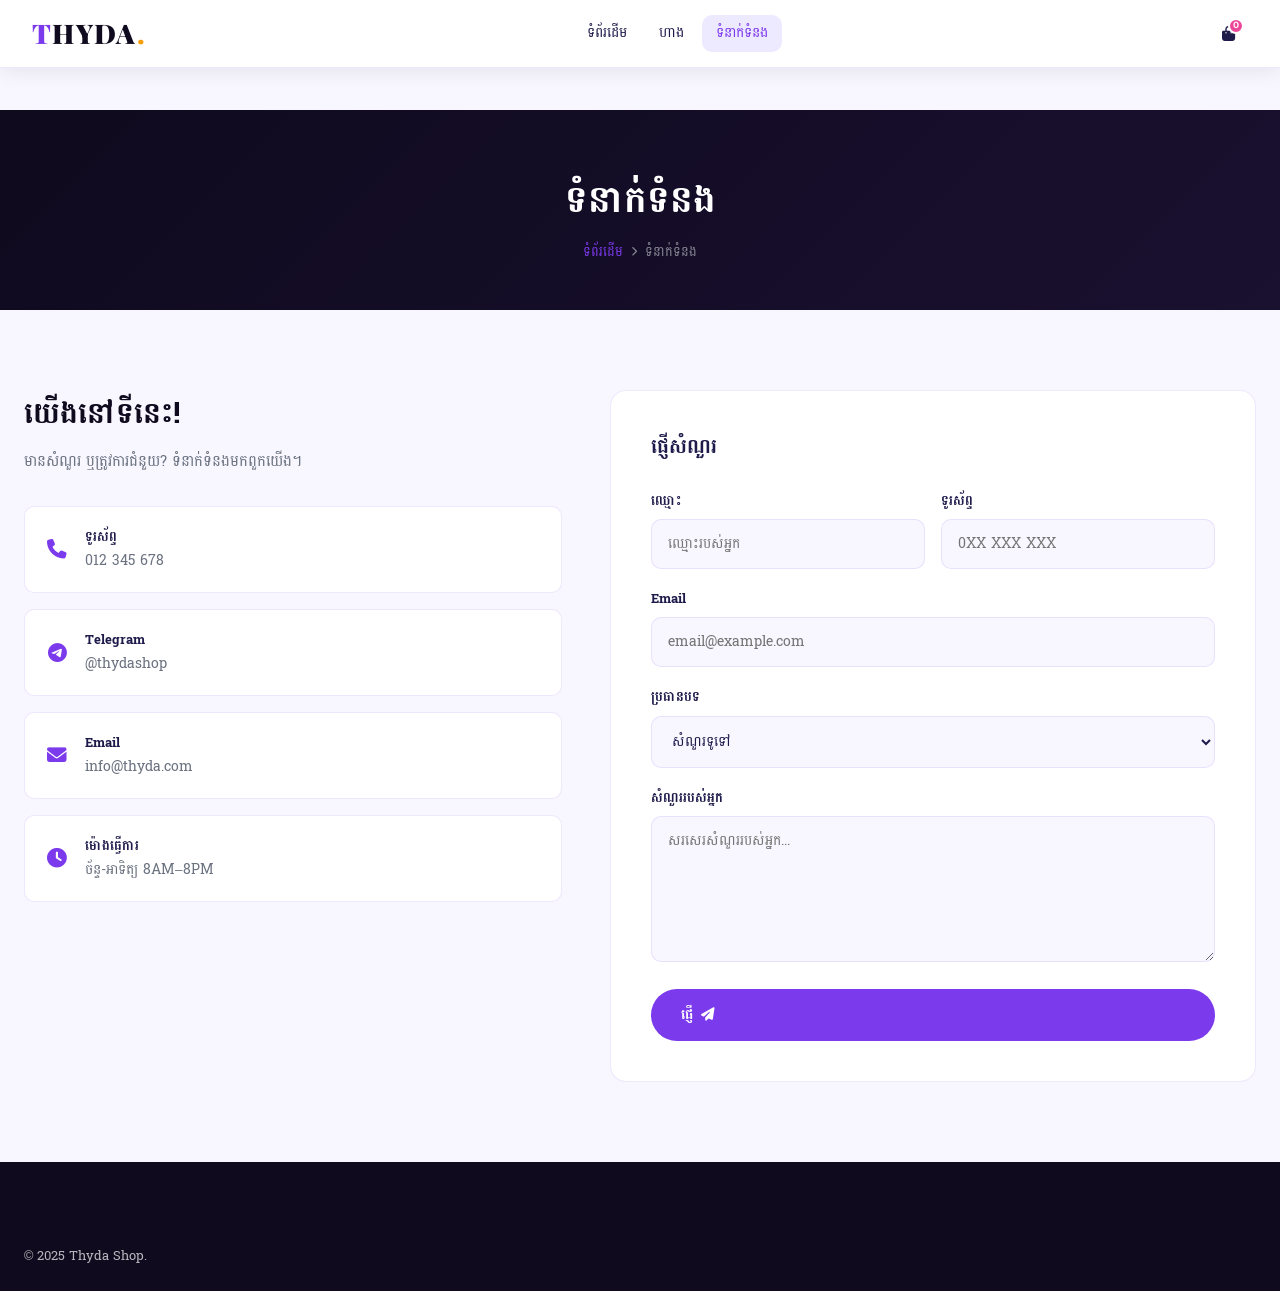
==== contact.html @ 1203152c "Add files via upload" ====
<!DOCTYPE html>
<html lang="km">
<head>
  <meta charset="UTF-8" />
  <meta name="viewport" content="width=device-width, initial-scale=1.0" />
  <title>ទំនាក់ទំនង — Thyda Shop</title>
  <link rel="stylesheet" href="assets/css/style.css" />
  <link rel="preconnect" href="https://fonts.googleapis.com" />
  <link href="https://fonts.googleapis.com/css2?family=Battambang:wght@400;700&family=Playfair+Display:wght@700;900&family=DM+Sans:wght@300;400;500;600&display=swap" rel="stylesheet" />
  <link rel="stylesheet" href="https://cdnjs.cloudflare.com/ajax/libs/font-awesome/6.5.0/css/all.min.css" />
</head>
<body class="shop-page">
  <header class="header scrolled" id="header">
    <nav class="navbar">
      <a href="index.html" class="logo"><span class="logo-t">T</span>HYDA<span class="logo-dot">.</span></a>
      <ul class="nav-links" id="navLinks">
        <li><a href="index.html">ទំព័រដើម</a></li>
        <li><a href="shop.html">ហាង</a></li>
        <li><a href="contact.html" class="active">ទំនាក់ទំនង</a></li>
      </ul>
      <div class="nav-actions">
        <a href="cart.html" class="nav-icon"><i class="fa fa-shopping-bag"></i><span class="badge" id="cartCount">0</span></a>
        <button class="hamburger" id="hamburger"><span></span><span></span><span></span></button>
      </div>
    </nav>
  </header>

  <div class="page-hero">
    <div class="container">
      <h1>ទំនាក់ទំនង</h1>
      <nav class="breadcrumb"><a href="index.html">ទំព័រដើម</a> <i class="fa fa-chevron-right"></i> <span>ទំនាក់ទំនង</span></nav>
    </div>
  </div>

  <section class="section">
    <div class="container">
      <div class="contact-grid">
        <div class="contact-info">
          <h2>យើងនៅទីនេះ!</h2>
          <p>មានសំណួរ ឬត្រូវការជំនួយ? ទំនាក់ទំនងមកពួកយើង។</p>
          <div class="contact-cards">
            <div class="contact-card"><i class="fa fa-phone"></i><div><strong>ទូរស័ព្ទ</strong><span>012 345 678</span></div></div>
            <div class="contact-card"><i class="fab fa-telegram"></i><div><strong>Telegram</strong><span>@thydashop</span></div></div>
            <div class="contact-card"><i class="fa fa-envelope"></i><div><strong>Email</strong><span>info@thyda.com</span></div></div>
            <div class="contact-card"><i class="fa fa-clock"></i><div><strong>ម៉ោងធ្វើការ</strong><span>ច័ន្ទ-អាទិត្យ 8AM–8PM</span></div></div>
          </div>
        </div>
        <div class="contact-form-wrap">
          <form class="contact-form" id="contactForm">
            <h3>ផ្ញើសំណួរ</h3>
            <div class="form-row">
              <div class="form-group"><label>ឈ្មោះ</label><input type="text" placeholder="ឈ្មោះរបស់អ្នក" required /></div>
              <div class="form-group"><label>ទូរស័ព្ទ</label><input type="tel" placeholder="0XX XXX XXX" required /></div>
            </div>
            <div class="form-group"><label>Email</label><input type="email" placeholder="email@example.com" /></div>
            <div class="form-group"><label>ប្រធានបទ</label>
              <select><option>សំណួរទូទៅ</option><option>ការបញ្ជាទិញ</option><option>ការដឹកជញ្ជូន</option><option>ប្ដូរ/ប្រគល់ទំនិញ</option></select>
            </div>
            <div class="form-group"><label>សំណួររបស់អ្នក</label><textarea placeholder="សរសេរសំណួររបស់អ្នក..." rows="5" required></textarea></div>
            <button type="submit" class="btn btn-primary full-width">ផ្ញើ <i class="fa fa-paper-plane"></i></button>
          </form>
        </div>
      </div>
    </div>
  </section>

  <footer class="footer">
    <div class="container"><div class="footer-bottom"><p>© 2025 Thyda Shop.</p></div></div>
  </footer>
  <div class="toast-container" id="toastContainer"></div>
  <script src="assets/js/products.js"></script>
  <script src="assets/js/app.js"></script>
  <script>
    document.getElementById('contactForm').addEventListener('submit', (e) => {
      e.preventDefault();
      showToast('សំណួររបស់អ្នកបានផ្ញើដោយជោគជ័យ! 🎉', 'success');
      e.target.reset();
    });
  </script>
</body>
</html>
---- assets/css/style.css ----
/* ========================================
   THYDA SHOP — Main Stylesheet
   ======================================== */

:root {
  --primary: #7c3aed;
  --primary-dark: #5b21b6;
  --primary-light: #ede9fe;
  --accent: #f59e0b;
  --accent2: #ec4899;
  --dark: #0f0a1e;
  --dark2: #1a1030;
  --text: #1e1b4b;
  --text-muted: #6b7280;
  --bg: #f8f7ff;
  --bg2: #ffffff;
  --border: rgba(124, 58, 237, 0.12);
  --shadow: 0 4px 24px rgba(124,58,237,0.10);
  --shadow-lg: 0 20px 60px rgba(124,58,237,0.18);
  --radius: 16px;
  --radius-sm: 10px;
  --transition: all 0.3s cubic-bezier(0.4, 0, 0.2, 1);
  --font-km: 'Battambang', sans-serif;
  --font-display: 'Playfair Display', serif;
  --font-body: 'DM Sans', sans-serif;
}

*, *::before, *::after { box-sizing: border-box; margin: 0; padding: 0; }

html { scroll-behavior: smooth; font-size: 15px; }

body {
  font-family: var(--font-body);
  color: var(--text);
  background: var(--bg);
  overflow-x: hidden;
  line-height: 1.6;
}

body.shop-page { padding-top: 110px; }

img { max-width: 100%; display: block; }
a { text-decoration: none; color: inherit; }
ul { list-style: none; }
button { cursor: pointer; border: none; background: none; font-family: inherit; }
input, select, textarea { font-family: var(--font-body); }

.container { max-width: 1320px; margin: 0 auto; padding: 0 24px; }
.section { padding: 80px 0; }
.section-header { text-align: center; margin-bottom: 56px; }
.section-label {
  display: inline-block;
  font-size: 0.75rem;
  font-weight: 600;
  letter-spacing: 0.2em;
  text-transform: uppercase;
  color: var(--primary);
  background: var(--primary-light);
  padding: 6px 16px;
  border-radius: 999px;
  margin-bottom: 16px;
}
.section-header h2 {
  font-family: var(--font-km);
  font-size: 2.4rem;
  font-weight: 700;
  color: var(--dark);
  margin-bottom: 12px;
}
.section-header p { color: var(--text-muted); max-width: 500px; margin: 0 auto; }

.text-center { text-align: center; }
.mt-4 { margin-top: 40px; }
.mt-2 { margin-top: 12px; }
.full-width { width: 100%; }

/* ======= LOADER ======= */
.loader {
  position: fixed; inset: 0;
  background: var(--dark);
  display: flex; align-items: center; justify-content: center;
  z-index: 9999;
  transition: opacity 0.6s ease, visibility 0.6s ease;
}
.loader.hidden { opacity: 0; visibility: hidden; }
.loader-inner { text-align: center; }
.loader-logo {
  font-family: var(--font-display);
  font-size: 3rem;
  font-weight: 900;
  color: white;
  letter-spacing: 0.15em;
  margin-bottom: 24px;
  animation: pulse 1s ease infinite alternate;
}
.loader-bar {
  width: 200px; height: 3px;
  background: rgba(255,255,255,0.1);
  border-radius: 999px;
  overflow: hidden;
}
.loader-bar span {
  display: block; height: 100%;
  background: var(--primary);
  animation: loadBar 1.5s ease forwards;
}
@keyframes loadBar { from { width: 0 } to { width: 100% } }
@keyframes pulse { from { opacity: 0.6 } to { opacity: 1 } }

/* ======= HEADER ======= */
.header {
  position: fixed; top: 0; left: 0; right: 0; z-index: 1000;
  transition: var(--transition);
}
.header-top {
  background: var(--dark);
  display: flex; align-items: center; justify-content: space-between;
  padding: 8px 32px;
  font-size: 0.8rem;
  color: rgba(255,255,255,0.7);
  font-family: var(--font-km);
}
.header-top i { margin-right: 6px; color: var(--accent); }

.navbar {
  display: flex; align-items: center; gap: 24px;
  padding: 16px 32px;
  background: rgba(255,255,255,0.95);
  backdrop-filter: blur(20px);
  border-bottom: 1px solid var(--border);
  transition: var(--transition);
}
.header.scrolled .navbar, .shop-page .navbar {
  padding: 12px 32px;
  box-shadow: 0 4px 20px rgba(0,0,0,0.08);
}

/* Logo */
.logo {
  font-family: var(--font-display);
  font-size: 1.8rem;
  font-weight: 900;
  color: var(--dark);
  letter-spacing: 0.05em;
  flex-shrink: 0;
}
.logo-t { color: var(--primary); }
.logo-dot { color: var(--accent); }

/* Nav Links */
.nav-links {
  display: flex; gap: 4px; align-items: center;
  margin: 0 auto;
}
.nav-links li { position: relative; }
.nav-links a {
  display: flex; align-items: center; gap: 5px;
  padding: 8px 14px;
  border-radius: var(--radius-sm);
  font-family: var(--font-km);
  font-size: 0.9rem;
  font-weight: 400;
  color: var(--text);
  transition: var(--transition);
}
.nav-links a:hover, .nav-links a.active {
  color: var(--primary);
  background: var(--primary-light);
}
.nav-links a i { font-size: 0.7rem; }

/* Dropdown */
.dropdown-menu {
  position: absolute; top: calc(100% + 8px); left: 0;
  min-width: 220px;
  background: white;
  border-radius: var(--radius);
  box-shadow: var(--shadow-lg);
  border: 1px solid var(--border);
  padding: 8px;
  opacity: 0; visibility: hidden;
  transform: translateY(10px);
  transition: var(--transition);
  z-index: 100;
}
.dropdown:hover .dropdown-menu {
  opacity: 1; visibility: visible; transform: translateY(0);
}
.dropdown-menu li a {
  display: flex; align-items: center; gap: 10px;
  padding: 10px 14px;
  border-radius: var(--radius-sm);
  font-size: 0.9rem;
  font-family: var(--font-km);
}
.dropdown-menu li a i {
  width: 20px; text-align: center;
  color: var(--primary);
}

/* Nav Actions */
.nav-actions { display: flex; align-items: center; gap: 8px; }
.nav-icon {
  position: relative;
  display: flex; align-items: center; justify-content: center;
  width: 40px; height: 40px;
  border-radius: var(--radius-sm);
  color: var(--text);
  font-size: 1rem;
  transition: var(--transition);
}
.nav-icon:hover { color: var(--primary); background: var(--primary-light); }
.badge {
  position: absolute; top: 4px; right: 4px;
  background: var(--accent2);
  color: white;
  font-size: 0.6rem; font-weight: 700;
  width: 16px; height: 16px;
  border-radius: 50%;
  display: flex; align-items: center; justify-content: center;
  border: 2px solid white;
}

.search-wrap {
  display: flex; align-items: center;
  background: var(--bg);
  border: 1px solid var(--border);
  border-radius: 999px;
  overflow: hidden;
  padding: 0 4px 0 14px;
}
.search-wrap input {
  border: none; background: none; outline: none;
  font-size: 0.85rem; width: 180px;
  font-family: var(--font-km);
  color: var(--text);
}
.search-btn {
  width: 32px; height: 32px;
  background: var(--primary);
  color: white;
  border-radius: 50%;
  display: flex; align-items: center; justify-content: center;
  font-size: 0.75rem;
  transition: var(--transition);
}
.search-btn:hover { background: var(--primary-dark); }

.hamburger { display: none; flex-direction: column; gap: 5px; padding: 4px; }
.hamburger span { display: block; width: 22px; height: 2px; background: var(--text); border-radius: 2px; transition: var(--transition); }

/* ======= HERO ======= */
.hero {
  position: relative;
  min-height: 100vh;
  margin-top: 0;
}
.hero-slider { position: relative; height: 100vh; overflow: hidden; }
.hero-slide {
  position: absolute; inset: 0;
  display: flex; align-items: center;
  background: var(--bg);
  opacity: 0; transition: opacity 0.8s ease;
  background: var(--bg, linear-gradient(135deg, #0f0c29, #302b63));
}
.hero-slide.active { opacity: 1; position: relative; }
.hero-slide::before {
  content: '';
  position: absolute; inset: 0;
  background: var(--bg);
}

.hero-content {
  position: relative;
  z-index: 2;
  flex: 1;
  padding: 80px 60px 80px 80px;
  max-width: 640px;
  animation: heroIn 0.8s ease forwards;
}
@keyframes heroIn {
  from { opacity: 0; transform: translateY(30px); }
  to { opacity: 1; transform: translateY(0); }
}
.hero-label {
  display: inline-block;
  background: rgba(255,255,255,0.15);
  backdrop-filter: blur(10px);
  border: 1px solid rgba(255,255,255,0.25);
  color: white;
  padding: 8px 20px;
  border-radius: 999px;
  font-size: 0.85rem;
  font-family: var(--font-km);
  margin-bottom: 24px;
}
.hero-content h1 {
  font-family: var(--font-km);
  font-size: clamp(2.5rem, 5vw, 4.5rem);
  font-weight: 700;
  color: white;
  line-height: 1.1;
  margin-bottom: 20px;
}
.hero-content h1 em {
  font-style: normal;
  background: linear-gradient(135deg, var(--accent), var(--accent2));
  -webkit-background-clip: text;
  -webkit-text-fill-color: transparent;
  background-clip: text;
}
.hero-content p {
  color: rgba(255,255,255,0.75);
  font-size: 1.1rem;
  margin-bottom: 36px;
  font-family: var(--font-km);
  line-height: 1.8;
}
.hero-btns { display: flex; gap: 16px; flex-wrap: wrap; margin-bottom: 48px; }
.hero-stats {
  display: flex; gap: 32px;
  padding-top: 24px;
  border-top: 1px solid rgba(255,255,255,0.15);
}
.hero-stats div { text-align: center; }
.hero-stats strong {
  display: block;
  font-size: 1.5rem; font-weight: 700;
  color: white; font-family: var(--font-body);
}
.hero-stats span { font-size: 0.8rem; color: rgba(255,255,255,0.6); font-family: var(--font-km); }

.hero-visual {
  position: relative;
  flex: 1;
  display: flex; align-items: center; justify-content: center;
  padding: 40px;
  z-index: 2;
}
.hero-circle {
  position: absolute;
  width: 500px; height: 500px;
  background: rgba(124,58,237,0.15);
  border-radius: 50%;
  filter: blur(60px);
}
.hero-img-wrap { position: relative; z-index: 1; }
.hero-img {
  width: 420px; height: 460px;
  object-fit: cover;
  border-radius: var(--radius);
  box-shadow: var(--shadow-lg);
  animation: float 4s ease-in-out infinite;
}
@keyframes float { 0%,100% { transform: translateY(0) } 50% { transform: translateY(-16px) } }
.product-float-card {
  position: absolute; top: 20px; left: -30px;
  background: white;
  padding: 10px 18px;
  border-radius: var(--radius-sm);
  box-shadow: var(--shadow);
  font-size: 0.85rem;
  font-family: var(--font-km);
  color: var(--text);
  font-weight: 600;
  white-space: nowrap;
  animation: floatCard 3s ease-in-out infinite;
}
.product-float-card i { color: var(--accent); margin-right: 6px; }
@keyframes floatCard { 0%,100% { transform: translateY(0) } 50% { transform: translateY(-8px) } }

.hero-controls {
  position: absolute; bottom: 40px; left: 80px;
  display: flex; align-items: center; gap: 16px;
  z-index: 10;
}
.hero-prev, .hero-next {
  width: 40px; height: 40px;
  border-radius: 50%;
  background: rgba(255,255,255,0.2);
  backdrop-filter: blur(10px);
  color: white;
  display: flex; align-items: center; justify-content: center;
  transition: var(--transition);
}
.hero-prev:hover, .hero-next:hover { background: var(--primary); }
.hero-dots { display: flex; gap: 8px; }
.hero-dot {
  width: 8px; height: 8px;
  border-radius: 50%;
  background: rgba(255,255,255,0.4);
  cursor: pointer; transition: var(--transition);
}
.hero-dot.active { background: white; width: 24px; border-radius: 4px; }

.hero-scroll-hint {
  position: absolute; right: 40px; bottom: 40px;
  display: flex; flex-direction: column; align-items: center; gap: 8px;
  color: rgba(255,255,255,0.5);
  font-size: 0.7rem;
  letter-spacing: 0.15em;
  text-transform: uppercase;
}
.scroll-line {
  width: 1px; height: 60px;
  background: rgba(255,255,255,0.3);
  position: relative; overflow: hidden;
}
.scroll-line::after {
  content: '';
  position: absolute; top: -60px; left: 0;
  width: 100%; height: 100%;
  background: white;
  animation: scrollLine 2s ease infinite;
}
@keyframes scrollLine { from { top: -60px } to { top: 60px } }

/* ======= MARQUEE ======= */
.marquee-bar {
  background: var(--primary);
  overflow: hidden;
  padding: 14px 0;
}
.marquee-track {
  display: flex; gap: 60px;
  white-space: nowrap;
  animation: marquee 20s linear infinite;
}
.marquee-track span {
  color: white;
  font-family: var(--font-km);
  font-size: 0.9rem;
  opacity: 0.9;
}
@keyframes marquee { from { transform: translateX(0) } to { transform: translateX(-50%) } }

/* ======= BUTTONS ======= */
.btn {
  display: inline-flex; align-items: center; gap: 8px;
  padding: 12px 28px;
  border-radius: 999px;
  font-size: 0.9rem;
  font-weight: 600;
  font-family: var(--font-km);
  transition: var(--transition);
  border: 2px solid transparent;
  cursor: pointer;
}
.btn-primary {
  background: var(--primary);
  color: white;
}
.btn-primary:hover {
  background: var(--primary-dark);
  transform: translateY(-2px);
  box-shadow: 0 8px 24px rgba(124,58,237,0.35);
}
.btn-outline {
  border-color: rgba(255,255,255,0.5);
  color: white;
}
.btn-outline:hover {
  background: rgba(255,255,255,0.15);
  border-color: white;
}
.btn-outline-dark {
  border-color: var(--primary);
  color: var(--primary);
  background: transparent;
}
.btn-outline-dark:hover {
  background: var(--primary);
  color: white;
  transform: translateY(-2px);
}

/* ======= CATEGORIES ======= */
.categories-grid {
  display: grid;
  grid-template-columns: repeat(6, 1fr);
  gap: 20px;
}
.cat-card {
  display: flex; flex-direction: column; align-items: center;
  gap: 14px;
  padding: 32px 20px;
  background: white;
  border-radius: var(--radius);
  border: 1px solid var(--border);
  text-align: center;
  transition: var(--transition);
  position: relative;
  overflow: hidden;
}
.cat-card::before {
  content: '';
  position: absolute; inset: 0;
  background: var(--c, var(--primary));
  opacity: 0;
  transition: var(--transition);
}
.cat-card:hover { transform: translateY(-6px); box-shadow: var(--shadow-lg); }
.cat-card:hover::before { opacity: 0.08; }
.cat-icon {
  width: 64px; height: 64px;
  border-radius: 18px;
  background: color-mix(in srgb, var(--c, var(--primary)) 12%, transparent);
  display: flex; align-items: center; justify-content: center;
  font-size: 1.6rem;
  color: var(--c, var(--primary));
  transition: var(--transition);
}
.cat-card:hover .cat-icon {
  background: var(--c, var(--primary));
  color: white;
  transform: scale(1.1) rotate(5deg);
}
.cat-card h3 {
  font-family: var(--font-km);
  font-size: 0.9rem;
  font-weight: 700;
  color: var(--dark);
  position: relative;
}
.cat-card span {
  font-size: 0.75rem;
  color: var(--text-muted);
  position: relative;
}

/* ======= FLASH SALE ======= */
.flash-sale-section { padding: 0 0 60px; }
.flash-sale-banner {
  background: linear-gradient(135deg, #1e0050, #4a0080, #7c3aed);
  border-radius: 24px;
  padding: 48px 60px;
  display: flex; align-items: center; justify-content: space-between;
  position: relative; overflow: hidden;
}
.flash-sale-banner::after {
  content: '';
  position: absolute;
  width: 400px; height: 400px;
  background: rgba(255,255,255,0.04);
  border-radius: 50%;
  right: -100px; top: -100px;
}
.flash-badge {
  display: inline-block;
  background: var(--accent);
  color: var(--dark);
  font-weight: 800;
  font-size: 0.8rem;
  padding: 6px 16px;
  border-radius: 999px;
  margin-bottom: 16px;
  letter-spacing: 0.1em;
}
.flash-left h2 {
  font-family: var(--font-km);
  font-size: 2.4rem;
  color: white;
  font-weight: 700;
  margin-bottom: 10px;
}
.flash-percent { color: var(--accent); }
.flash-left p { color: rgba(255,255,255,0.7); margin-bottom: 24px; font-family: var(--font-km); }
.btn-flash {
  background: var(--accent);
  color: var(--dark);
  font-weight: 700;
  border-radius: 999px;
  padding: 12px 28px;
  transition: var(--transition);
}
.btn-flash:hover { transform: translateY(-2px); box-shadow: 0 8px 24px rgba(245,158,11,0.4); }

.flash-timer { text-align: center; position: relative; z-index: 1; }
.flash-timer p { color: rgba(255,255,255,0.7); margin-bottom: 16px; font-family: var(--font-km); }
.timer-boxes { display: flex; align-items: center; gap: 12px; }
.timer-box {
  background: rgba(255,255,255,0.15);
  backdrop-filter: blur(10px);
  border: 1px solid rgba(255,255,255,0.2);
  border-radius: var(--radius-sm);
  padding: 16px 24px;
  text-align: center;
  min-width: 80px;
}
.timer-box span {
  display: block;
  font-size: 2rem; font-weight: 800;
  color: white; font-family: var(--font-body);
  line-height: 1;
}
.timer-box small {
  font-size: 0.7rem;
  color: rgba(255,255,255,0.6);
  font-family: var(--font-km);
}
.colon { font-size: 2rem; color: rgba(255,255,255,0.5); font-weight: 700; }

/* ======= PRODUCTS ======= */
.filter-tabs {
  display: flex; gap: 10px; flex-wrap: wrap;
  margin-bottom: 36px;
}
.filter-tab {
  padding: 8px 20px;
  border-radius: 999px;
  border: 1.5px solid var(--border);
  font-family: var(--font-km);
  font-size: 0.85rem;
  font-weight: 600;
  color: var(--text-muted);
  transition: var(--transition);
  background: white;
}
.filter-tab:hover, .filter-tab.active {
  background: var(--primary);
  border-color: var(--primary);
  color: white;
}

.products-grid {
  display: grid;
  grid-template-columns: repeat(4, 1fr);
  gap: 24px;
}
.products-grid.list-view { grid-template-columns: 1fr; }

/* Product Card */
.product-card {
  background: white;
  border-radius: var(--radius);
  border: 1px solid var(--border);
  overflow: hidden;
  transition: var(--transition);
  position: relative;
  cursor: pointer;
}
.product-card:hover { transform: translateY(-8px); box-shadow: var(--shadow-lg); border-color: transparent; }

.product-img-wrap {
  position: relative;
  overflow: hidden;
  aspect-ratio: 4/3;
  background: var(--bg);
}
.product-img-wrap img {
  width: 100%; height: 100%;
  object-fit: cover;
  transition: transform 0.5s ease;
}
.product-card:hover .product-img-wrap img { transform: scale(1.06); }

.product-badges {
  position: absolute; top: 12px; left: 12px;
  display: flex; flex-direction: column; gap: 6px;
}
.badge-tag {
  display: inline-block;
  padding: 4px 10px;
  border-radius: 999px;
  font-size: 0.7rem;
  font-weight: 700;
  letter-spacing: 0.05em;
}
.badge-sale { background: var(--accent2); color: white; }
.badge-new { background: #10b981; color: white; }
.badge-hot { background: var(--accent); color: var(--dark); }

.product-actions {
  position: absolute; top: 12px; right: 12px;
  display: flex; flex-direction: column; gap: 8px;
  opacity: 0; transform: translateX(10px);
  transition: var(--transition);
}
.product-card:hover .product-actions { opacity: 1; transform: translateX(0); }
.action-btn {
  width: 36px; height: 36px;
  background: white;
  border-radius: 50%;
  box-shadow: 0 2px 12px rgba(0,0,0,0.1);
  display: flex; align-items: center; justify-content: center;
  font-size: 0.85rem;
  color: var(--text);
  transition: var(--transition);
}
.action-btn:hover { background: var(--primary); color: white; transform: scale(1.1); }
.action-btn.active { color: var(--accent2); }

.product-body { padding: 16px; }
.product-cat {
  font-size: 0.72rem;
  color: var(--primary);
  font-weight: 600;
  text-transform: uppercase;
  letter-spacing: 0.1em;
  margin-bottom: 6px;
  font-family: var(--font-km);
}
.product-name {
  font-family: var(--font-km);
  font-size: 0.95rem;
  font-weight: 700;
  color: var(--dark);
  margin-bottom: 8px;
  display: -webkit-box;
  -webkit-line-clamp: 2;
  -webkit-box-orient: vertical;
  overflow: hidden;
}
.product-rating { display: flex; align-items: center; gap: 6px; margin-bottom: 12px; }
.stars-display { color: var(--accent); font-size: 0.8rem; }
.rating-num { font-size: 0.78rem; color: var(--text-muted); }

.product-footer {
  display: flex; align-items: center; justify-content: space-between;
  margin-top: 4px;
}
.product-price { display: flex; align-items: baseline; gap: 6px; }
.price-new {
  font-size: 1.15rem; font-weight: 800;
  color: var(--primary);
  font-family: var(--font-body);
}
.price-old {
  font-size: 0.8rem;
  text-decoration: line-through;
  color: var(--text-muted);
}
.add-cart-btn {
  width: 36px; height: 36px;
  background: var(--primary);
  color: white;
  border-radius: 50%;
  display: flex; align-items: center; justify-content: center;
  font-size: 0.85rem;
  transition: var(--transition);
  flex-shrink: 0;
}
.add-cart-btn:hover { background: var(--primary-dark); transform: scale(1.1); box-shadow: 0 4px 16px rgba(124,58,237,0.4); }

/* List view card */
.products-grid.list-view .product-card {
  display: flex; flex-direction: row;
}
.products-grid.list-view .product-img-wrap { width: 200px; aspect-ratio: auto; height: 160px; flex-shrink: 0; }
.products-grid.list-view .product-body { flex: 1; padding: 20px; }
.products-grid.list-view .product-actions { flex-direction: row; }

/* ======= CTA BANNER ======= */
.cta-banner {
  background: linear-gradient(135deg, #f59e0b, #ec4899);
  padding: 60px 0;
  text-align: center;
  position: relative;
  overflow: hidden;
}
.cta-banner .cta-content { position: relative; z-index: 1; }
.cta-tag {
  display: inline-block;
  background: rgba(255,255,255,0.25);
  color: white;
  padding: 6px 18px;
  border-radius: 999px;
  font-size: 0.8rem;
  font-weight: 600;
  margin-bottom: 16px;
  font-family: var(--font-km);
}
.cta-banner h2 {
  font-family: var(--font-km);
  font-size: 2.5rem;
  font-weight: 700;
  color: white;
  margin-bottom: 12px;
}
.cta-banner p { color: rgba(255,255,255,0.85); margin-bottom: 32px; font-family: var(--font-km); }
.app-btns { display: flex; gap: 16px; justify-content: center; flex-wrap: wrap; }
.app-btn {
  display: inline-flex; align-items: center; gap: 10px;
  padding: 14px 28px;
  background: rgba(255,255,255,0.2);
  backdrop-filter: blur(10px);
  border: 1.5px solid rgba(255,255,255,0.4);
  border-radius: var(--radius-sm);
  color: white;
  font-weight: 600;
  font-size: 0.95rem;
  transition: var(--transition);
}
.app-btn:hover { background: white; color: var(--dark); }
.cta-decoration {
  position: absolute; inset: 0;
  background: url("data:image/svg+xml,%3Csvg width='60' height='60' viewBox='0 0 60 60' xmlns='http://www.w3.org/2000/svg'%3E%3Cg fill='none' fill-rule='evenodd'%3E%3Cg fill='%23ffffff' fill-opacity='0.06'%3E%3Cpath d='M36 34v-4h-2v4h-4v2h4v4h2v-4h4v-2h-4zm0-30V0h-2v4h-4v2h4v4h2V6h4V4h-4zM6 34v-4H4v4H0v2h4v4h2v-4h4v-2H6zM6 4V0H4v4H0v2h4v4h2V6h4V4H6z'/%3E%3C/g%3E%3C/g%3E%3C/svg%3E") repeat;
}

/* ======= TESTIMONIALS ======= */
.testimonials-section { background: white; }
.testimonials-grid {
  display: grid;
  grid-template-columns: repeat(3, 1fr);
  gap: 24px;
}
.testimonial-card {
  background: var(--bg);
  border-radius: var(--radius);
  padding: 32px;
  border: 1px solid var(--border);
  transition: var(--transition);
  position: relative;
}
.testimonial-card:hover { transform: translateY(-6px); box-shadow: var(--shadow); }
.testimonial-card.featured {
  background: var(--primary);
  border-color: transparent;
}
.testimonial-card.featured p, .testimonial-card.featured .stars { color: white; }
.stars { color: var(--accent); font-size: 1.1rem; margin-bottom: 16px; }
.testimonial-card p {
  font-family: var(--font-km);
  color: var(--text);
  line-height: 1.8;
  margin-bottom: 24px;
  font-size: 0.95rem;
}
.testimonial-author { display: flex; align-items: center; gap: 12px; }
.author-avatar {
  width: 44px; height: 44px;
  border-radius: 50%;
  background: var(--primary);
  color: white;
  display: flex; align-items: center; justify-content: center;
  font-family: var(--font-km);
  font-weight: 700;
  font-size: 1.1rem;
}
.testimonial-card.featured .author-avatar { background: rgba(255,255,255,0.2); }
.testimonial-author strong { display: block; font-weight: 700; font-family: var(--font-km); color: var(--dark); }
.testimonial-card.featured .testimonial-author strong { color: white; }
.testimonial-author span { font-size: 0.8rem; color: var(--text-muted); font-family: var(--font-km); }
.testimonial-card.featured .testimonial-author span { color: rgba(255,255,255,0.7); }

/* ======= NEWSLETTER ======= */
.newsletter-section {
  background: linear-gradient(135deg, var(--dark), var(--dark2));
  padding: 60px 0;
}
.newsletter-inner {
  display: flex; align-items: center; justify-content: space-between;
  gap: 40px; flex-wrap: wrap;
}
.newsletter-text h2 {
  font-family: var(--font-km);
  font-size: 2rem;
  color: white;
  margin-bottom: 8px;
}
.newsletter-text p { color: rgba(255,255,255,0.65); font-family: var(--font-km); }
.newsletter-form {
  display: flex; gap: 12px;
  flex: 1; max-width: 480px;
}
.newsletter-form input {
  flex: 1; padding: 14px 20px;
  background: rgba(255,255,255,0.1);
  border: 1px solid rgba(255,255,255,0.2);
  border-radius: 999px;
  color: white;
  font-size: 0.9rem;
  outline: none;
  transition: var(--transition);
}
.newsletter-form input::placeholder { color: rgba(255,255,255,0.4); }
.newsletter-form input:focus { border-color: var(--primary); background: rgba(255,255,255,0.15); }

/* ======= FOOTER ======= */
.footer {
  background: var(--dark);
  padding: 60px 0 0;
  color: rgba(255,255,255,0.7);
}
.footer-grid {
  display: grid;
  grid-template-columns: 1.8fr 1fr 1fr 1.2fr;
  gap: 48px;
  padding-bottom: 48px;
  border-bottom: 1px solid rgba(255,255,255,0.08);
}
.footer-brand .logo { color: white; margin-bottom: 16px; }
.footer-brand p { font-family: var(--font-km); font-size: 0.9rem; line-height: 1.8; margin-bottom: 24px; }
.social-links { display: flex; gap: 10px; }
.social-links a {
  width: 38px; height: 38px;
  border-radius: 50%;
  background: rgba(255,255,255,0.08);
  color: rgba(255,255,255,0.7);
  display: flex; align-items: center; justify-content: center;
  font-size: 0.9rem;
  transition: var(--transition);
}
.social-links a:hover { background: var(--primary); color: white; transform: translateY(-3px); }
.footer-col h4 {
  font-family: var(--font-km);
  font-size: 1rem;
  font-weight: 700;
  color: white;
  margin-bottom: 20px;
}
.footer-col ul { display: flex; flex-direction: column; gap: 10px; }
.footer-col ul li, .footer-col ul a {
  font-family: var(--font-km);
  font-size: 0.88rem;
  color: rgba(255,255,255,0.6);
  transition: var(--transition);
  display: flex; align-items: center; gap: 8px;
}
.footer-col ul a:hover { color: var(--primary); padding-left: 4px; }
.footer-col ul li i { font-size: 0.85rem; color: var(--primary); width: 16px; }
.payment-icons {
  display: flex; align-items: center; gap: 8px; margin-top: 16px; flex-wrap: wrap;
}
.payment-icons img { height: 22px; width: auto; filter: brightness(0.8); }
.pay-tag {
  background: rgba(255,255,255,0.1);
  color: rgba(255,255,255,0.7);
  padding: 4px 10px;
  border-radius: 6px;
  font-size: 0.75rem;
  font-weight: 700;
}
.footer-bottom {
  display: flex; align-items: center; justify-content: space-between;
  padding: 24px 0;
  font-family: var(--font-km);
  font-size: 0.85rem;
  flex-wrap: wrap; gap: 12px;
}
.footer-bottom a { color: rgba(255,255,255,0.5); margin-left: 20px; transition: var(--transition); }
.footer-bottom a:hover { color: var(--primary); }

/* ======= PAGE HERO ======= */
.page-hero {
  background: linear-gradient(135deg, var(--dark), var(--dark2));
  padding: 60px 0 48px;
  text-align: center;
}
.page-hero h1 {
  font-family: var(--font-km);
  font-size: 2.5rem;
  color: white;
  margin-bottom: 12px;
}
.breadcrumb {
  display: flex; align-items: center; justify-content: center; gap: 8px;
  font-family: var(--font-km);
  font-size: 0.85rem;
  color: rgba(255,255,255,0.5);
}
.breadcrumb a { color: var(--primary); }
.breadcrumb i { font-size: 0.65rem; }

/* ======= SHOP LAYOUT ======= */
.shop-wrap { display: grid; grid-template-columns: 280px 1fr; gap: 32px; }

.shop-sidebar {
  background: white;
  border-radius: var(--radius);
  padding: 28px;
  border: 1px solid var(--border);
  height: fit-content;
  position: sticky; top: 120px;
}
.sidebar-close { display: none; }
.sidebar-widget { margin-bottom: 32px; }
.sidebar-widget:last-of-type { margin-bottom: 0; }
.sidebar-widget h4 {
  font-family: var(--font-km);
  font-size: 0.95rem;
  font-weight: 700;
  color: var(--dark);
  margin-bottom: 16px;
  padding-bottom: 12px;
  border-bottom: 2px solid var(--primary-light);
}
.sidebar-search { position: relative; }
.sidebar-search input {
  width: 100%; padding: 10px 40px 10px 14px;
  border: 1.5px solid var(--border);
  border-radius: var(--radius-sm);
  font-family: var(--font-km);
  outline: none; transition: var(--transition);
}
.sidebar-search input:focus { border-color: var(--primary); }
.sidebar-search i { position: absolute; right: 12px; top: 50%; transform: translateY(-50%); color: var(--text-muted); }

.cat-list { display: flex; flex-direction: column; gap: 4px; }
.cat-list a {
  display: flex; align-items: center; justify-content: space-between;
  padding: 10px 14px;
  border-radius: var(--radius-sm);
  font-family: var(--font-km);
  font-size: 0.88rem;
  color: var(--text-muted);
  transition: var(--transition);
}
.cat-list a:hover, .cat-list a.active { background: var(--primary-light); color: var(--primary); font-weight: 700; }
.cat-list a span {
  background: var(--bg);
  padding: 2px 8px;
  border-radius: 999px;
  font-size: 0.72rem;
}

.price-range input[type=range] {
  width: 100%;
  accent-color: var(--primary);
}
.price-range-values {
  display: flex; justify-content: space-between;
  margin-top: 8px;
  font-size: 0.85rem;
  font-weight: 600;
  color: var(--text);
}

.rating-filter { display: flex; flex-direction: column; gap: 8px; }
.rating-filter label {
  display: flex; align-items: center; gap: 8px;
  font-family: var(--font-km);
  font-size: 0.9rem;
  cursor: pointer;
  color: var(--text-muted);
  transition: var(--transition);
}
.rating-filter label:hover { color: var(--text); }
.rating-filter input[type=radio] { accent-color: var(--primary); }

/* Shop toolbar */
.shop-toolbar {
  display: flex; align-items: center; justify-content: space-between;
  padding: 14px 20px;
  background: white;
  border-radius: var(--radius-sm);
  border: 1px solid var(--border);
  margin-bottom: 24px;
  flex-wrap: wrap; gap: 12px;
}
.toolbar-left { display: flex; align-items: center; gap: 16px; }
.sidebar-toggle {
  display: flex; align-items: center; gap: 8px;
  padding: 8px 16px;
  background: var(--primary-light);
  color: var(--primary);
  border-radius: var(--radius-sm);
  font-family: var(--font-km);
  font-weight: 600;
  font-size: 0.85rem;
  transition: var(--transition);
}
.sidebar-toggle:hover { background: var(--primary); color: white; }
.result-count { font-family: var(--font-km); font-size: 0.85rem; color: var(--text-muted); }
.toolbar-right { display: flex; align-items: center; gap: 12px; }
.sort-select {
  padding: 8px 14px;
  border: 1.5px solid var(--border);
  border-radius: var(--radius-sm);
  font-family: var(--font-km);
  font-size: 0.85rem;
  outline: none;
  color: var(--text);
  background: white;
  cursor: pointer;
}
.view-toggle { display: flex; gap: 4px; }
.view-btn {
  width: 36px; height: 36px;
  border-radius: var(--radius-sm);
  border: 1.5px solid var(--border);
  color: var(--text-muted);
  display: flex; align-items: center; justify-content: center;
  transition: var(--transition);
  background: white;
}
.view-btn.active, .view-btn:hover { background: var(--primary); color: white; border-color: var(--primary); }

/* Pagination */
.pagination { display: flex; gap: 8px; justify-content: center; margin-top: 40px; }
.page-btn {
  min-width: 40px; height: 40px; padding: 0 14px;
  border-radius: var(--radius-sm);
  border: 1.5px solid var(--border);
  font-family: var(--font-km);
  font-size: 0.85rem;
  transition: var(--transition);
  background: white;
  color: var(--text);
}
.page-btn:hover, .page-btn.active { background: var(--primary); color: white; border-color: var(--primary); }

/* ======= CART PAGE ======= */
.cart-page-layout {
  display: grid;
  grid-template-columns: 1fr 380px;
  gap: 32px;
  align-items: start;
}
.cart-table {
  background: white;
  border-radius: var(--radius);
  border: 1px solid var(--border);
  overflow: hidden;
}
.cart-table-header {
  display: grid;
  grid-template-columns: 2fr 1fr 1fr 1fr 40px;
  gap: 16px;
  padding: 16px 24px;
  background: var(--bg);
  font-family: var(--font-km);
  font-size: 0.85rem;
  font-weight: 700;
  color: var(--text-muted);
  border-bottom: 1px solid var(--border);
}
.cart-row {
  display: grid;
  grid-template-columns: 2fr 1fr 1fr 1fr 40px;
  gap: 16px;
  align-items: center;
  padding: 16px 24px;
  border-bottom: 1px solid var(--border);
  transition: var(--transition);
}
.cart-row:hover { background: var(--bg); }
.cart-item-info { display: flex; align-items: center; gap: 16px; }
.cart-item-img { width: 64px; height: 64px; border-radius: var(--radius-sm); object-fit: cover; }
.cart-item-name { font-family: var(--font-km); font-weight: 700; font-size: 0.9rem; color: var(--dark); }
.cart-item-cat { font-family: var(--font-km); font-size: 0.78rem; color: var(--text-muted); }
.qty-control {
  display: flex; align-items: center; gap: 8px;
}
.qty-btn {
  width: 30px; height: 30px;
  border-radius: 50%;
  border: 1.5px solid var(--border);
  color: var(--text);
  display: flex; align-items: center; justify-content: center;
  font-size: 0.9rem;
  transition: var(--transition);
  background: white;
}
.qty-btn:hover { background: var(--primary); color: white; border-color: var(--primary); }
.qty-num { font-weight: 700; min-width: 20px; text-align: center; font-family: var(--font-body); }
.cart-price { font-weight: 700; color: var(--primary); font-family: var(--font-body); }
.remove-btn { color: var(--text-muted); transition: var(--transition); padding: 8px; }
.remove-btn:hover { color: var(--accent2); }

.cart-summary {
  background: white;
  border-radius: var(--radius);
  border: 1px solid var(--border);
  padding: 28px;
  position: sticky; top: 120px;
}
.cart-summary h3 {
  font-family: var(--font-km);
  font-size: 1.1rem;
  font-weight: 700;
  margin-bottom: 20px;
}
.summary-row {
  display: flex; justify-content: space-between;
  padding: 10px 0;
  border-bottom: 1px solid var(--border);
  font-family: var(--font-km);
  font-size: 0.9rem;
  color: var(--text-muted);
}
.summary-row.total {
  font-weight: 800;
  font-size: 1.1rem;
  color: var(--dark);
  border-bottom: none;
  padding-top: 16px;
}
.coupon-input {
  display: flex; gap: 8px; margin: 20px 0;
}
.coupon-input input {
  flex: 1; padding: 10px 14px;
  border: 1.5px solid var(--border);
  border-radius: var(--radius-sm);
  font-family: var(--font-km);
  outline: none;
}
.coupon-input input:focus { border-color: var(--primary); }
.coupon-input button { padding: 10px 18px; background: var(--primary); color: white; border-radius: var(--radius-sm); font-family: var(--font-km); font-size: 0.85rem; transition: var(--transition); }
.coupon-input button:hover { background: var(--primary-dark); }

.empty-cart-page {
  grid-column: 1 / -1;
  text-align: center;
  padding: 80px 20px;
  background: white;
  border-radius: var(--radius);
}
.empty-cart-page i { font-size: 4rem; color: var(--text-muted); margin-bottom: 20px; }
.empty-cart-page p { font-family: var(--font-km); color: var(--text-muted); margin-bottom: 24px; font-size: 1.1rem; }

/* ======= CONTACT ======= */
.contact-grid {
  display: grid;
  grid-template-columns: 1fr 1.2fr;
  gap: 48px;
  align-items: start;
}
.contact-info h2 {
  font-family: var(--font-km);
  font-size: 2rem;
  color: var(--dark);
  margin-bottom: 12px;
}
.contact-info > p { font-family: var(--font-km); color: var(--text-muted); margin-bottom: 32px; }
.contact-cards { display: flex; flex-direction: column; gap: 16px; }
.contact-card {
  display: flex; align-items: center; gap: 16px;
  padding: 20px;
  background: white;
  border-radius: var(--radius-sm);
  border: 1px solid var(--border);
  transition: var(--transition);
}
.contact-card:hover { border-color: var(--primary); transform: translateX(4px); }
.contact-card i { font-size: 1.3rem; color: var(--primary); width: 24px; text-align: center; }
.contact-card strong { display: block; font-family: var(--font-km); font-weight: 700; font-size: 0.85rem; }
.contact-card span { font-family: var(--font-km); font-size: 0.9rem; color: var(--text-muted); }

.contact-form-wrap {
  background: white;
  border-radius: var(--radius);
  padding: 40px;
  border: 1px solid var(--border);
}
.contact-form h3 {
  font-family: var(--font-km);
  font-size: 1.3rem;
  font-weight: 700;
  margin-bottom: 28px;
}
.form-row { display: grid; grid-template-columns: 1fr 1fr; gap: 16px; }
.form-group { margin-bottom: 20px; }
.form-group label {
  display: block;
  font-family: var(--font-km);
  font-size: 0.85rem;
  font-weight: 700;
  color: var(--text);
  margin-bottom: 8px;
}
.form-group input, .form-group select, .form-group textarea {
  width: 100%; padding: 12px 16px;
  border: 1.5px solid var(--border);
  border-radius: var(--radius-sm);
  font-family: var(--font-km);
  font-size: 0.9rem;
  color: var(--text);
  outline: none;
  transition: var(--transition);
  background: var(--bg);
}
.form-group input:focus, .form-group select:focus, .form-group textarea:focus {
  border-color: var(--primary);
  background: white;
}
.form-group textarea { resize: vertical; }

/* ======= CART DRAWER ======= */
.overlay {
  position: fixed; inset: 0;
  background: rgba(0,0,0,0.5);
  backdrop-filter: blur(4px);
  z-index: 1100;
  opacity: 0; visibility: hidden;
  transition: var(--transition);
}
.overlay.active { opacity: 1; visibility: visible; }
.cart-drawer {
  position: fixed; right: 0; top: 0; bottom: 0;
  width: 380px;
  background: white;
  z-index: 1200;
  display: flex; flex-direction: column;
  transform: translateX(100%);
  transition: transform 0.4s cubic-bezier(0.4, 0, 0.2, 1);
  box-shadow: -8px 0 40px rgba(0,0,0,0.15);
}
.cart-drawer.open { transform: translateX(0); }
.drawer-header {
  display: flex; align-items: center; justify-content: space-between;
  padding: 20px 24px;
  border-bottom: 1px solid var(--border);
}
.drawer-header h3 {
  font-family: var(--font-km);
  font-size: 1.1rem;
  font-weight: 700;
  color: var(--dark);
  display: flex; align-items: center; gap: 8px;
}
.drawer-header h3 i { color: var(--primary); }
.close-drawer { color: var(--text-muted); font-size: 1.1rem; padding: 4px; transition: var(--transition); }
.close-drawer:hover { color: var(--accent2); }
.cart-items { flex: 1; overflow-y: auto; padding: 20px 24px; }
.empty-cart {
  display: flex; flex-direction: column; align-items: center; justify-content: center;
  height: 100%; gap: 16px;
  text-align: center;
}
.empty-cart i { font-size: 3rem; color: var(--text-muted); }
.empty-cart p { font-family: var(--font-km); color: var(--text-muted); }
.cart-footer {
  padding: 20px 24px;
  border-top: 1px solid var(--border);
}
.cart-total {
  display: flex; justify-content: space-between; align-items: center;
  margin-bottom: 16px;
  font-family: var(--font-km);
}
.cart-total span { color: var(--text-muted); }
.cart-total strong { font-size: 1.2rem; color: var(--dark); }

.drawer-item {
  display: flex; gap: 14px; align-items: center;
  padding: 14px 0; border-bottom: 1px solid var(--border);
}
.drawer-item img { width: 60px; height: 60px; border-radius: var(--radius-sm); object-fit: cover; }
.drawer-item-info { flex: 1; }
.drawer-item-name { font-family: var(--font-km); font-weight: 700; font-size: 0.85rem; color: var(--dark); margin-bottom: 4px; }
.drawer-item-price { font-weight: 800; color: var(--primary); font-size: 0.9rem; }
.drawer-item-qty { font-size: 0.78rem; color: var(--text-muted); font-family: var(--font-km); }
.drawer-remove { color: var(--text-muted); transition: var(--transition); padding: 4px; }
.drawer-remove:hover { color: var(--accent2); }

/* ======= TOAST ======= */
.toast-container {
  position: fixed; bottom: 24px; right: 24px;
  display: flex; flex-direction: column; gap: 10px;
  z-index: 9000;
}
.toast {
  display: flex; align-items: center; gap: 12px;
  padding: 14px 20px;
  background: white;
  border-radius: var(--radius-sm);
  box-shadow: var(--shadow-lg);
  border-left: 4px solid var(--primary);
  font-family: var(--font-km);
  font-size: 0.9rem;
  color: var(--dark);
  min-width: 280px;
  animation: toastIn 0.4s ease forwards;
}
.toast.success { border-left-color: #10b981; }
.toast.error { border-left-color: var(--accent2); }
.toast i { font-size: 1rem; }
.toast.success i { color: #10b981; }
.toast.error i { color: var(--accent2); }
@keyframes toastIn {
  from { opacity: 0; transform: translateX(100%); }
  to { opacity: 1; transform: translateX(0); }
}

/* ======= BACK TO TOP ======= */
.back-to-top {
  position: fixed; bottom: 90px; right: 24px;
  width: 44px; height: 44px;
  background: var(--primary);
  color: white;
  border-radius: 50%;
  display: flex; align-items: center; justify-content: center;
  font-size: 0.9rem;
  box-shadow: var(--shadow);
  z-index: 900;
  opacity: 0; visibility: hidden;
  transform: translateY(10px);
  transition: var(--transition);
}
.back-to-top.visible { opacity: 1; visibility: visible; transform: translateY(0); }
.back-to-top:hover { background: var(--primary-dark); transform: translateY(-3px); }

/* ======= RESPONSIVE ======= */
@media (max-width: 1200px) {
  .categories-grid { grid-template-columns: repeat(3, 1fr); }
  .products-grid { grid-template-columns: repeat(3, 1fr); }
  .footer-grid { grid-template-columns: 1fr 1fr; gap: 32px; }
}
@media (max-width: 992px) {
  .shop-wrap { grid-template-columns: 1fr; }
  .shop-sidebar {
    position: fixed; left: 0; top: 0; bottom: 0;
    width: 300px; z-index: 1200;
    transform: translateX(-100%);
    transition: transform 0.4s ease;
    overflow-y: auto;
    border-radius: 0;
  }
  .shop-sidebar.open { transform: translateX(0); }
  .sidebar-close { display: flex; align-items: center; justify-content: flex-end; padding: 8px 0; margin-bottom: 16px; }
  .hero-content { padding: 60px 40px; }
  .flash-sale-banner { flex-direction: column; gap: 32px; }
  .testimonials-grid { grid-template-columns: 1fr; }
  .contact-grid { grid-template-columns: 1fr; }
  .cart-page-layout { grid-template-columns: 1fr; }
}
@media (max-width: 768px) {
  body.shop-page { padding-top: 80px; }
  .header-top { display: none; }
  .navbar { padding: 12px 20px; }
  .nav-links {
    position: fixed; top: 0; left: 0; right: 0; bottom: 0;
    background: white;
    flex-direction: column;
    align-items: flex-start;
    padding: 80px 32px 32px;
    gap: 4px;
    transform: translateX(-100%);
    transition: transform 0.4s ease;
    z-index: 1000;
  }
  .nav-links.open { transform: translateX(0); }
  .nav-links a { font-size: 1.1rem; padding: 12px 16px; }
  .hamburger { display: flex; z-index: 1001; }
  .search-wrap { display: none; }
  .hero-slide { flex-direction: column; }
  .hero-content { padding: 40px 24px 20px; text-align: center; }
  .hero-btns { justify-content: center; }
  .hero-stats { justify-content: center; }
  .hero-visual { display: none; }
  .hero-controls { left: 50%; transform: translateX(-50%); }
  .hero-scroll-hint { display: none; }
  .categories-grid { grid-template-columns: repeat(2, 1fr); gap: 12px; }
  .products-grid { grid-template-columns: repeat(2, 1fr); gap: 14px; }
  .testimonials-grid { grid-template-columns: 1fr; }
  .newsletter-inner { flex-direction: column; }
  .newsletter-form { max-width: 100%; flex-direction: column; }
  .cart-table-header { display: none; }
  .cart-row { grid-template-columns: 1fr 1fr; grid-template-rows: auto auto; gap: 12px; }
  .form-row { grid-template-columns: 1fr; }
  .flash-sale-banner { padding: 32px 24px; }
}
@media (max-width: 480px) {
  .categories-grid { grid-template-columns: repeat(2, 1fr); }
  .products-grid { grid-template-columns: 1fr 1fr; gap: 12px; }
  .cart-drawer { width: 100%; }
}
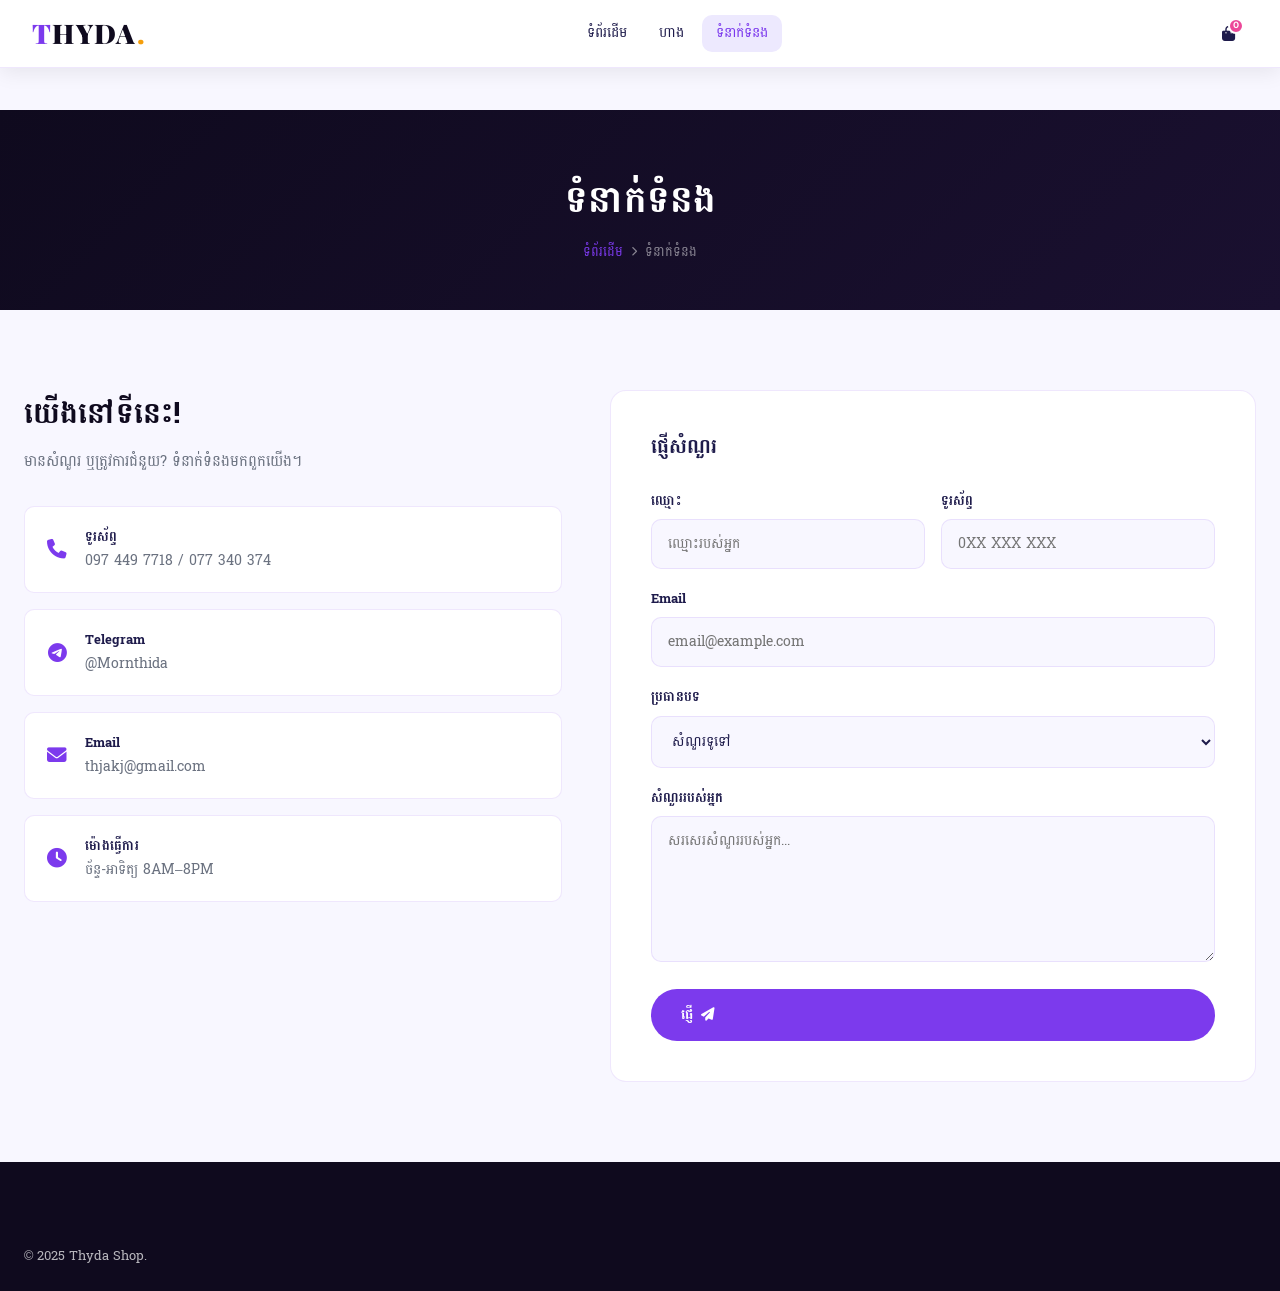
==== commit 913e5c19: "Update contact.html" ====
--- a/contact.html
+++ b/contact.html
@@ -39,9 +39,9 @@
           <h2>យើងនៅទីនេះ!</h2>
           <p>មានសំណួរ ឬត្រូវការជំនួយ? ទំនាក់ទំនងមកពួកយើង។</p>
           <div class="contact-cards">
-            <div class="contact-card"><i class="fa fa-phone"></i><div><strong>ទូរស័ព្ទ</strong><span>012 345 678</span></div></div>
-            <div class="contact-card"><i class="fab fa-telegram"></i><div><strong>Telegram</strong><span>@thydashop</span></div></div>
-            <div class="contact-card"><i class="fa fa-envelope"></i><div><strong>Email</strong><span>info@thyda.com</span></div></div>
+            <div class="contact-card"><i class="fa fa-phone"></i><div><strong>ទូរស័ព្ទ</strong><span>097 449 7718 / 077 340 374</span></div></div>
+            <div class="contact-card"><i class="fab fa-telegram"></i><div><strong>Telegram</strong><span>@Mornthida</span></div></div>
+            <div class="contact-card"><i class="fa fa-envelope"></i><div><strong>Email</strong><span>thjakj@gmail.com</span></div></div>
             <div class="contact-card"><i class="fa fa-clock"></i><div><strong>ម៉ោងធ្វើការ</strong><span>ច័ន្ទ-អាទិត្យ 8AM–8PM</span></div></div>
           </div>
         </div>
